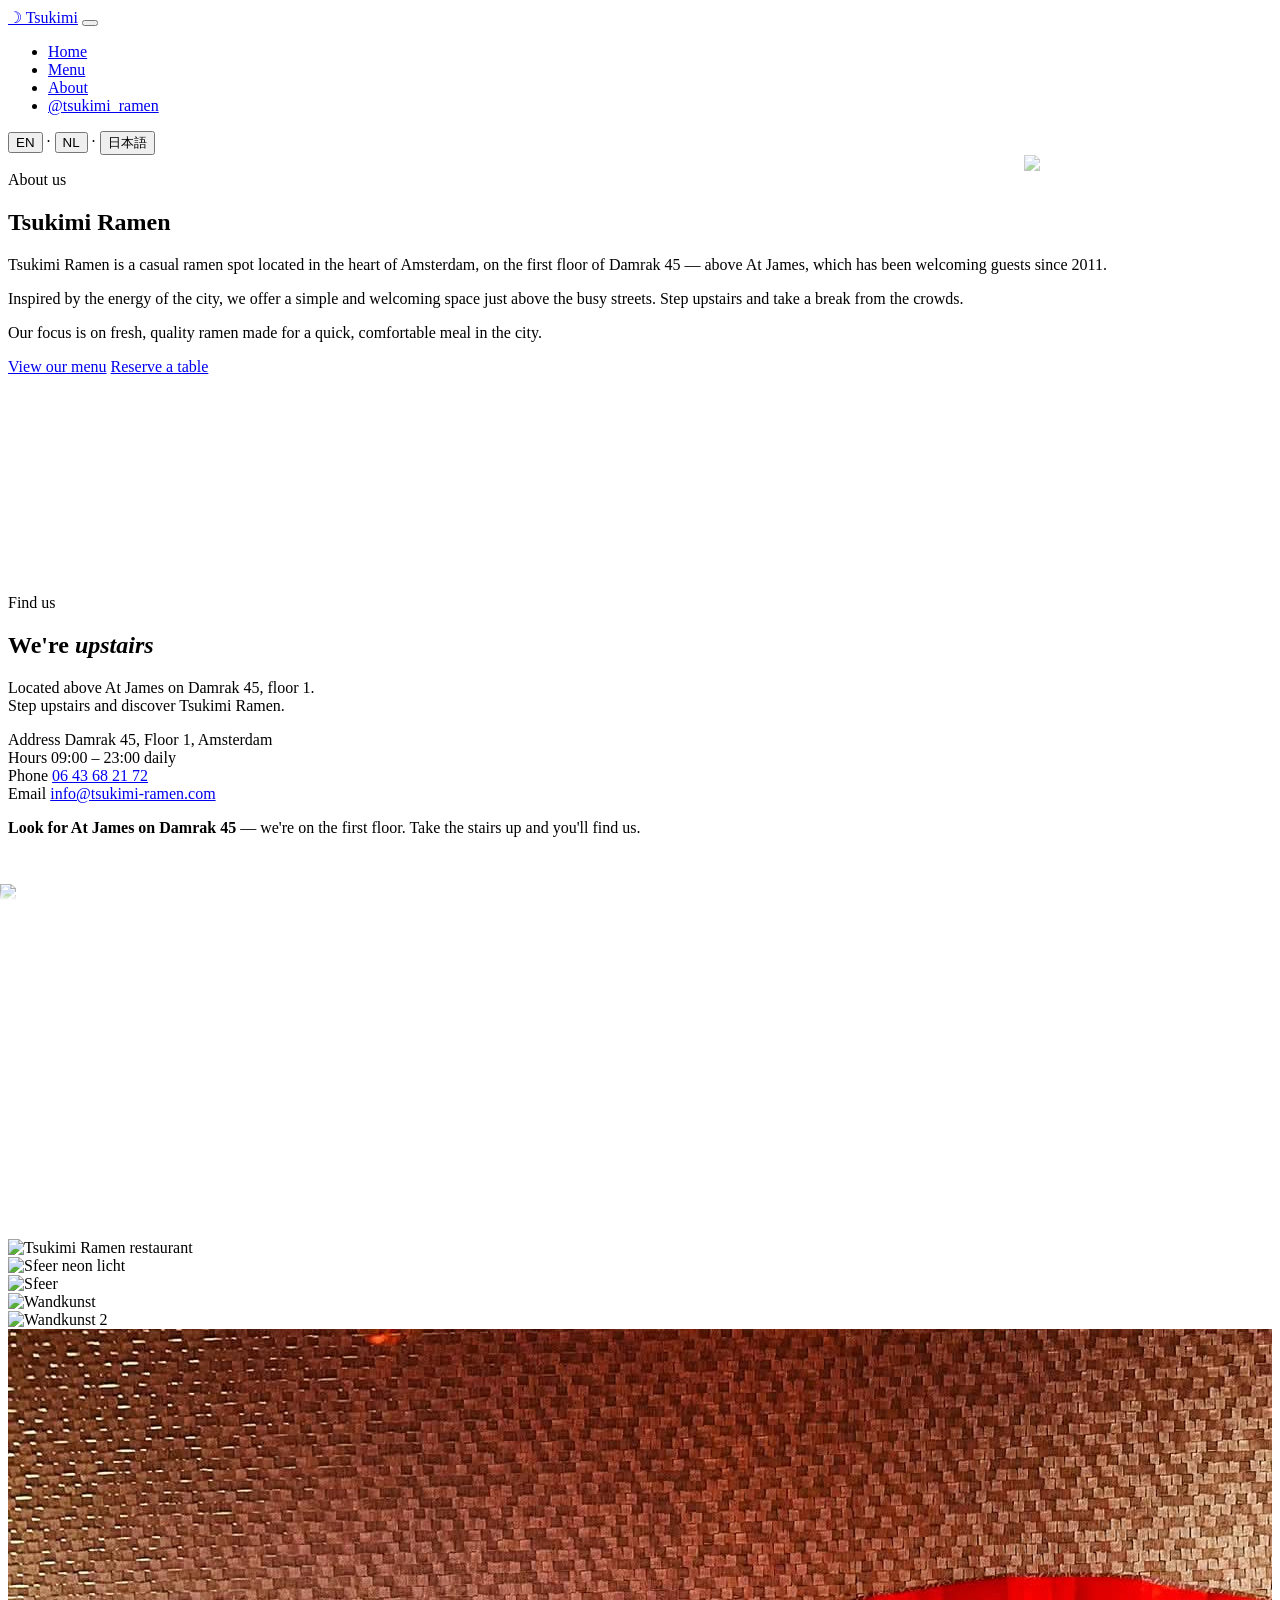
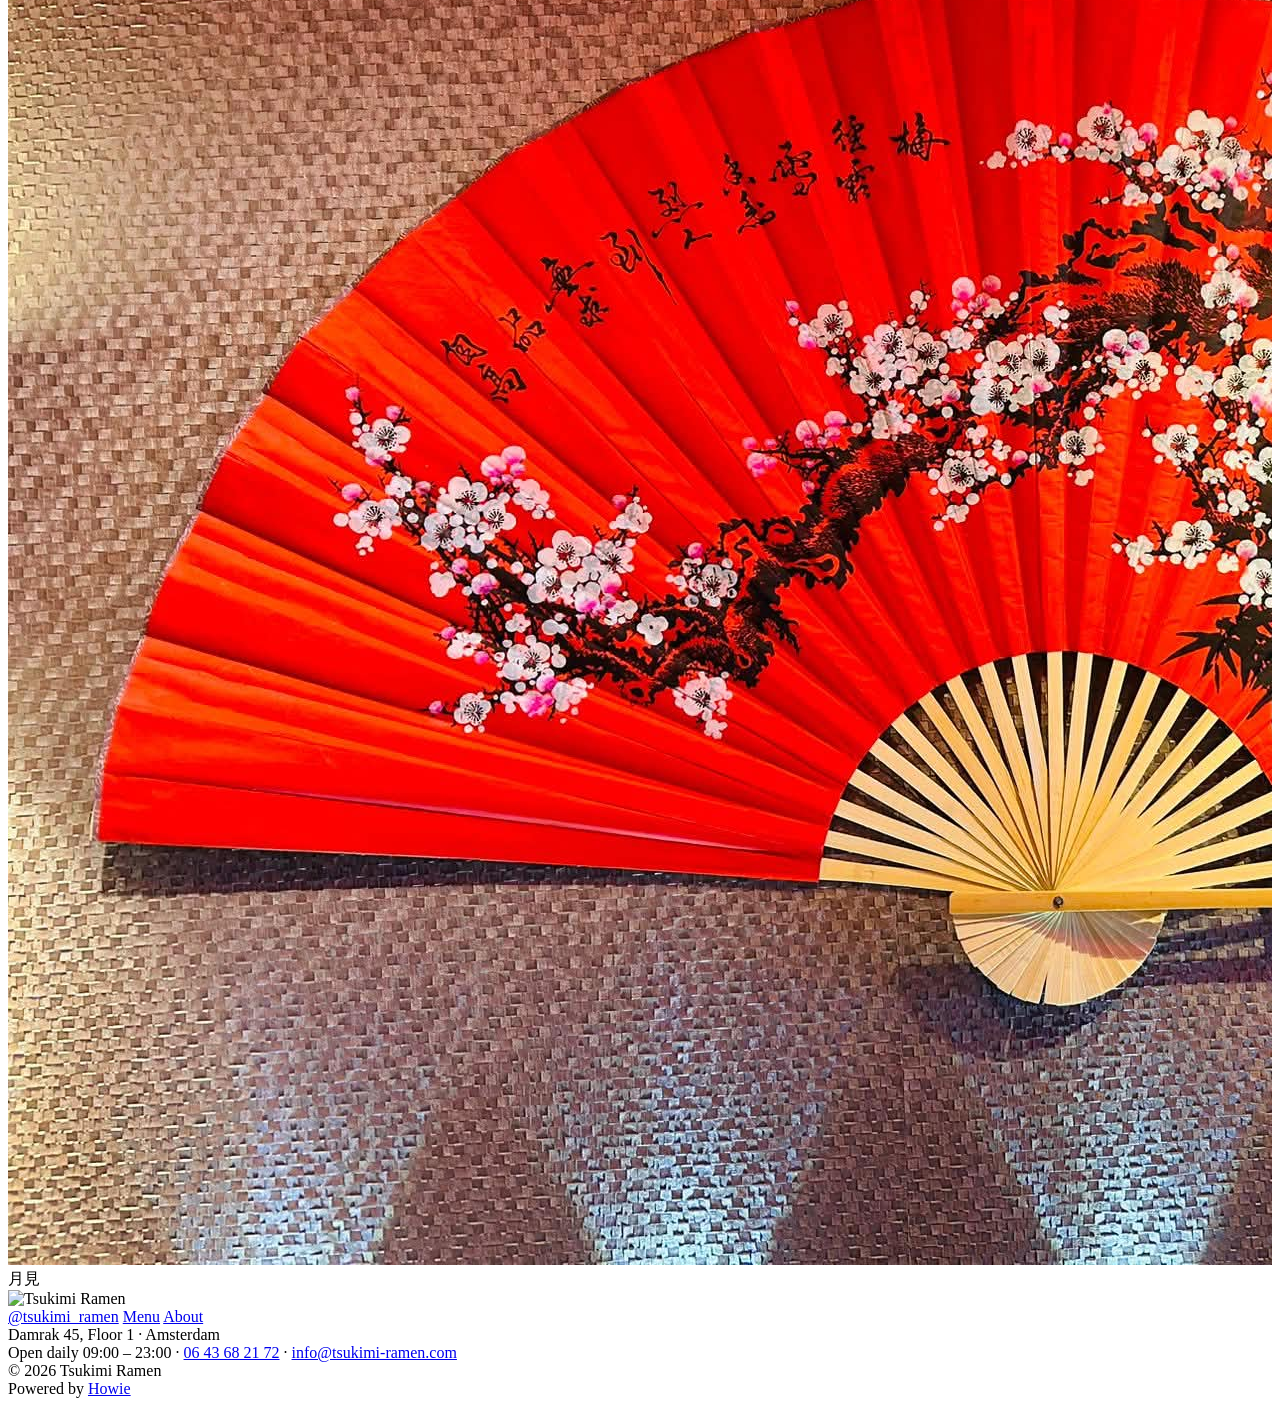
==== about.html @ 0c6b7773 "Add files via upload Main" ====
<!DOCTYPE html>
<html lang="en">
<head>
  <meta charset="UTF-8">
  <meta name="viewport" content="width=device-width, initial-scale=1.0">
  <title>About — Tsukimi Ramen | Japanese Ramen in Amsterdam Centrum</title>
  <meta name="description" content="Tsukimi Ramen is a cosy Japanese ramen restaurant on the first floor of Damrak 45, Amsterdam. Above At James, steps from Amsterdam Centraal. Open daily 09:00–23:00.">
  <meta name="keywords" content="Tsukimi Ramen over ons, ramen Amsterdam Centrum, Japans restaurant Damrak, ramen boven At James Amsterdam">
  <meta name="robots" content="index, follow">
  <link rel="canonical" href="https://tsukimi-ramen.com/about.html">

  <!-- Open Graph -->
  <meta property="og:type" content="website">
  <meta property="og:url" content="https://tsukimi-ramen.com/about.html">
  <meta property="og:title" content="About Tsukimi Ramen — Japanese Ramen in Amsterdam Centrum">
  <meta property="og:description" content="A cosy ramen spot on the first floor of Damrak 45, Amsterdam. Above At James, steps from Amsterdam Centraal.">
  <meta property="og:image" content="https://tsukimi-ramen.com/tsukimifotos/tsukimiramen-restaurant.jpg">
  <meta property="og:site_name" content="Tsukimi Ramen">

  <!-- Twitter Card -->
  <meta name="twitter:card" content="summary_large_image">
  <meta name="twitter:title" content="About Tsukimi Ramen — Amsterdam">
  <meta name="twitter:description" content="A cosy ramen spot on the first floor of Damrak 45, Amsterdam. Open daily 09:00–23:00.">
  <meta name="twitter:image" content="https://tsukimi-ramen.com/tsukimifotos/tsukimiramen-restaurant.jpg">

  <link rel="icon" href="images/logo.png" type="image/png">
  <link rel="stylesheet" href="css/style.css">
</head>
<body>

  <!-- NAV -->
  <nav class="site-nav">
    <a href="index.html" class="nav-logo"><span>☽</span> Tsukimi</a>
    <button class="hamburger" id="nav-toggle-btn" aria-label="Menu"><span class="bar"></span><span class="bar"></span><span class="bar"></span></button>
    <ul class="nav-links">
      <li><a href="index.html" data-i18n="nav.home">Home</a></li>
      <li><a href="menu.html" data-i18n="nav.menu">Menu</a></li>
      <li><a href="about.html" data-i18n="nav.about">About</a></li>
      <li><a href="https://www.instagram.com/tsukimi_ramen" target="_blank" rel="noopener" class="nav-instagram">@tsukimi_ramen</a></li>
    </ul>
    <div class="lang-switcher">
      <button data-lang="en">EN</button>
      <span class="lang-dot">·</span>
      <button data-lang="nl">NL</button>
      <span class="lang-dot">·</span>
      <button data-lang="ja">日本語</button>
    </div>
  </nav>

  <main>
    <section class="section about-section" style="position:relative;overflow:hidden;">

      <!-- Decoratieve elementen -->
      <img src="images/wolk2-nobg.png" aria-hidden="true" style="position:absolute;top:20px;left:-20px;width:30%;opacity:0.25;pointer-events:none;z-index:0;">
      <img src="images/wolk3-nobg.png" aria-hidden="true" style="position:absolute;top:30px;right:-20px;width:25%;opacity:0.25;transform:scaleX(-1);pointer-events:none;z-index:0;">
      <img src="images/japanese-elements-2-nobg.png" aria-hidden="true" style="position:absolute;right:-30px;top:0;width:22%;opacity:0.5;pointer-events:none;z-index:0;object-fit:none;object-position:right top;">
      <img src="images/wolk3-nobg.png" aria-hidden="true" style="position:absolute;bottom:20px;left:-10px;width:28%;opacity:0.15;pointer-events:none;z-index:0;">
      <img src="images/wolk2-nobg.png" aria-hidden="true" style="position:absolute;bottom:20px;right:-10px;width:32%;opacity:0.15;transform:scaleX(-1);pointer-events:none;z-index:0;">

      <div class="about-layout" style="position:relative;z-index:1;">
        <div class="about-inner">
          <p class="section-label" data-i18n="about.label">About us</p>
          <h1>Tsukimi Ramen</h1>
          <div class="about-body">
            <p data-i18n="about.p1">
              Tsukimi Ramen is a casual ramen spot located in the heart of Amsterdam,
              on the first floor of Damrak 45 — above At James, which has been
              welcoming guests since 2011.
            </p>
            <p data-i18n="about.p2">
              Inspired by the energy of the city, we offer a simple and welcoming space
              just above the busy streets. Step upstairs and take a break from the crowds.
            </p>
            <p data-i18n="about.p3">
              Our focus is on fresh, quality ramen made for a quick, comfortable meal
              in the city.
            </p>
          </div>
          <div class="about-ctas">
            <a href="menu.html" class="btn btn-outline" data-i18n="about.viewMenu">View our menu</a>
            <a href="https://guestplan.io/?i=e2191dab7299da471a5be8f6a9a50a528686c3e5" target="_blank" rel="noopener" class="btn btn-gold" data-i18n="about.reserve">Reserve a table</a>
          </div>
        </div>

        <div class="about-video-wrap">
          <video autoplay muted loop playsinline>
            <source src="tsukimifotos/Tsukimiramen.mp4" type="video/mp4">
          </video>
        </div>
      </div>

      <!-- FIND US -->
      <div class="about-location" style="padding: 3rem 0 2rem;">
        <div class="location-inner">
          <div class="location-text">
            <p class="section-label" data-i18n="location.label">Find us</p>
            <h2 data-i18n-html="location.heading">We're <em>upstairs</em></h2>
            <p class="location-desc" data-i18n-html="location.desc">
              Located above At James on Damrak 45, floor 1.<br>
              Step upstairs and discover Tsukimi Ramen.
            </p>
            <div class="location-details">
              <div class="location-item">
                <span class="location-key" data-i18n="location.addrKey">Address</span>
                <span data-i18n="location.addrVal">Damrak 45, Floor 1, Amsterdam</span>
              </div>
              <div class="location-item">
                <span class="location-key" data-i18n="location.hoursKey">Hours</span>
                <span data-i18n="location.hoursVal">09:00 – 23:00 daily</span>
              </div>
              <div class="location-item">
                <span class="location-key" data-i18n="location.phoneKey">Phone</span>
                <a href="tel:+31643682172">06 43 68 21 72</a>
              </div>
              <div class="location-item">
                <span class="location-key" data-i18n="location.emailKey">Email</span>
                <a href="mailto:info@tsukimi-ramen.com">info@tsukimi-ramen.com</a>
              </div>
            </div>
            <div class="location-note">
              <p data-i18n-html="location.note"><strong>Look for At James on Damrak 45</strong> — we're on the first floor. Take the stairs up and you'll find us.</p>
            </div>
          </div>
          <div class="location-map">
            <iframe
              src="https://www.google.com/maps/embed?pb=!1m18!1m12!1m3!1d2435.5534019849056!2d4.892776!3d52.376032!2m3!1f0!2f0!3f0!3m2!1i1024!2i768!4f13.1!3m3!1m2!1s0x47c609c3b1c80d31%3A0x3ad09050dbdd3e3a!2sDamrak%2045%2C%201012%20LK%20Amsterdam!5e0!3m2!1snl!2snl!4v1710850000000!5m2!1snl!2snl"
              width="100%" height="350" style="border:0;"
              allowfullscreen="" loading="lazy"
              referrerpolicy="no-referrer-when-downgrade">
            </iframe>
          </div>
        </div>
      </div>

      <!-- FOTO GALERIJ -->
      <div class="about-gallery">
        <div class="about-gallery-item">
          <img src="tsukimifotos/tsukimiramen-restaurant.jpg" alt="Tsukimi Ramen restaurant" loading="lazy">
        </div>
        <div class="about-gallery-item">
          <img src="tsukimifotos/tsukimiramen-sfeer neon licht.jpg" alt="Sfeer neon licht" loading="lazy">
        </div>
        <div class="about-gallery-item">
          <img src="tsukimifotos/tsukimiramen-sfeer-2.jpg" alt="Sfeer" loading="lazy">
        </div>
        <div class="about-gallery-item">
          <img src="tsukimifotos/tsukimi-wallart.jpg" alt="Wandkunst" loading="lazy">
        </div>
        <div class="about-gallery-item">
          <img src="tsukimifotos/tsukimi-ramen-wallart2.jpg" alt="Wandkunst 2" loading="lazy">
        </div>
        <div class="about-gallery-item">
          <img src="tsukimifotos/japanese-fan.jpg" alt="Japanse waaier" loading="lazy">
        </div>
      </div>
    </section>
  </main>

  <!-- FOOTER -->
  <footer class="site-footer">
    <div class="footer-bg-kanji" aria-hidden="true">月見</div>
    <div class="footer-moon" aria-hidden="true"></div>
    <div class="footer-logo"><img src="images/tsukimi_ramen_logo_transparant.png" alt="Tsukimi Ramen"></div>
    <div class="footer-links">
      <a href="https://www.instagram.com/tsukimi_ramen" target="_blank" rel="noopener">@tsukimi_ramen</a>
      <a href="menu.html" data-i18n="footer.menu">Menu</a>
      <a href="about.html" data-i18n="footer.about">About</a>
    </div>
    <div class="footer-info">
      Damrak 45, Floor 1 · Amsterdam<br>
      Open daily 09:00 – 23:00 · <a href="tel:+31643682172">06 43 68 21 72</a> · <a href="mailto:info@tsukimi-ramen.com">info@tsukimi-ramen.com</a>
    </div>
    <div class="footer-copy">© 2026 Tsukimi Ramen</div>
    <div class="footer-powered">Powered by <a href="https://nicknamee.github.io" target="_blank" rel="noopener">Howie</a></div>
    <img src="images/footer-dak.png" aria-hidden="true" style="position:absolute;bottom:0;left:0;width:100%;display:block;opacity:0.8;pointer-events:none;-webkit-mask-image:linear-gradient(to bottom, black 40%, transparent 100%);mask-image:linear-gradient(to bottom, black 40%, transparent 100%);">
  </footer>

  <script src="js/i18n.js"></script>
  <script>
    (function(g,s,t,p,l,n){
      g["_gstpln"]={};
      (l=s.createElement(t)),(n=s.getElementsByTagName(t)[0]);
      l.async=1;l.src=p;n.parentNode.insertBefore(l,n);
    })(window,document,"script","https://cdn.guestplan.com/widget.js");
    _gstpln.accessKey = "e2191dab7299da471a5be8f6a9a50a528686c3e5";
  </script>
</body>
</html>
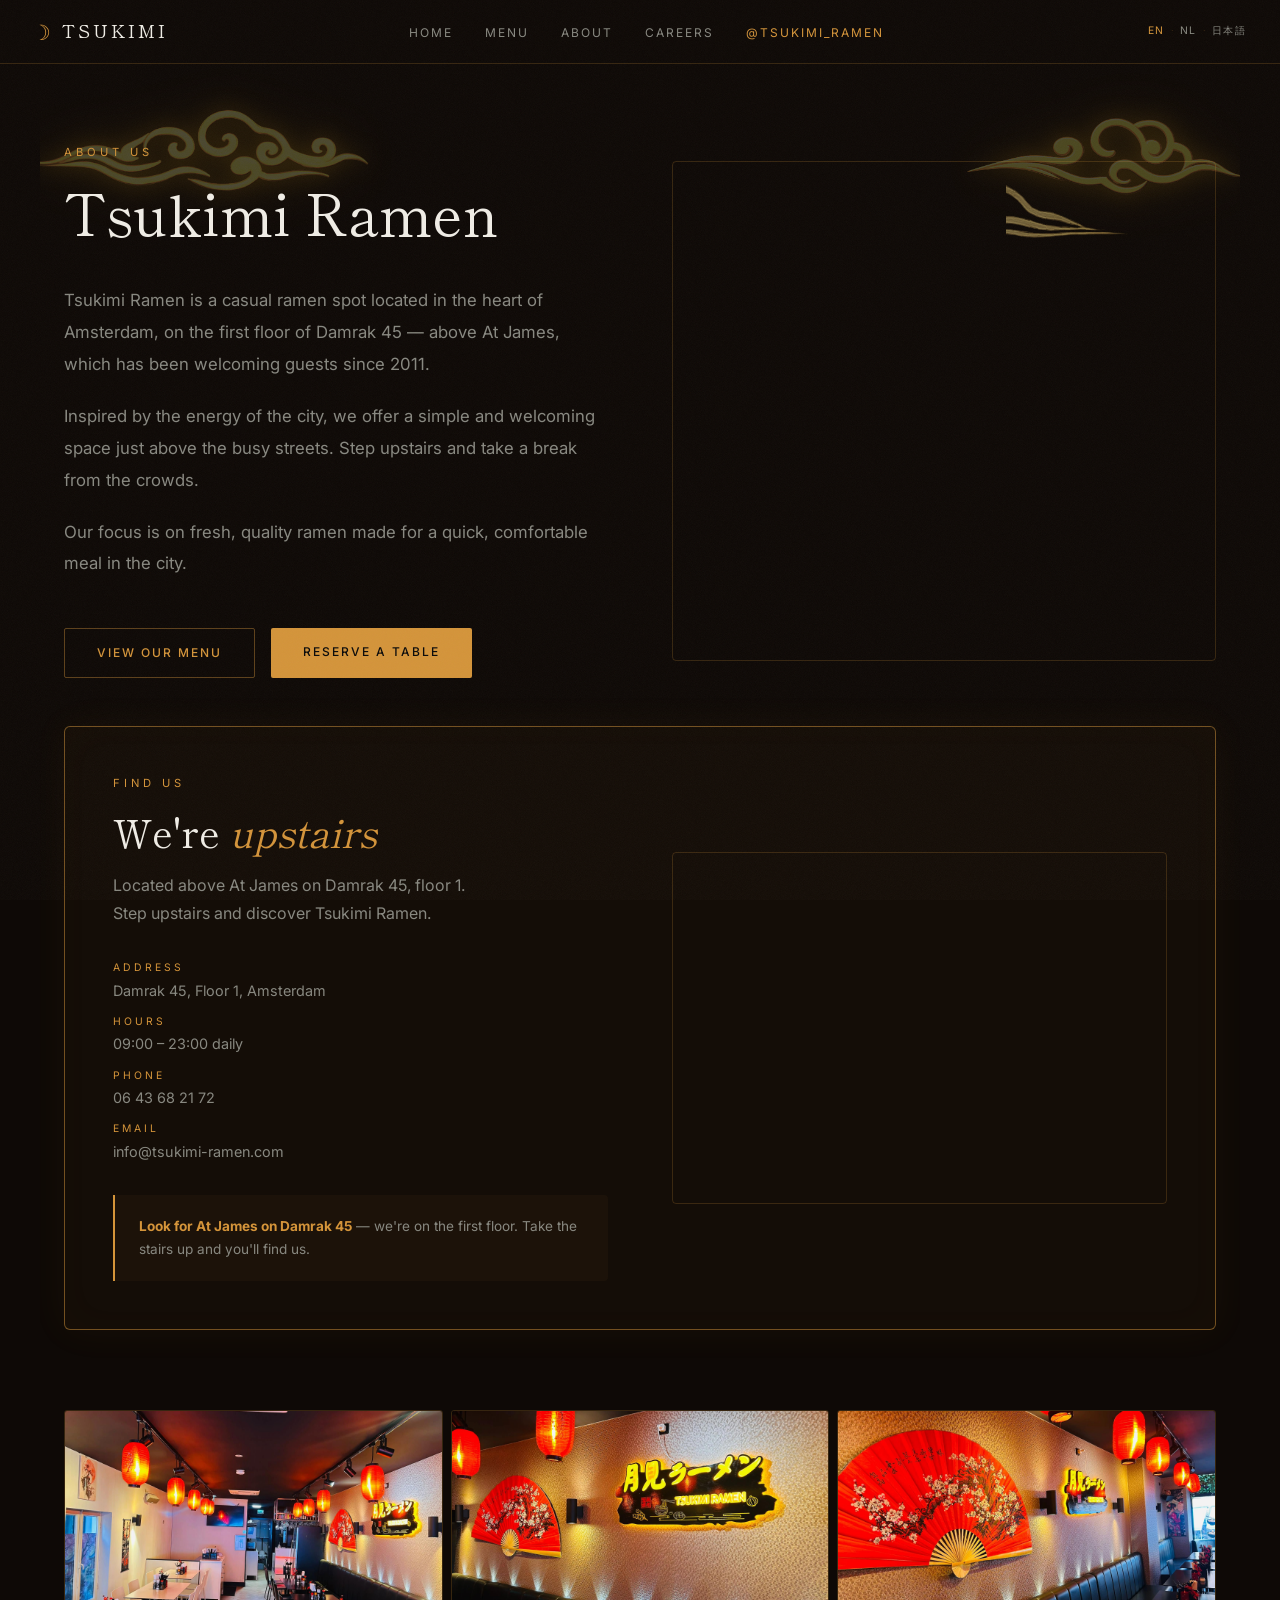
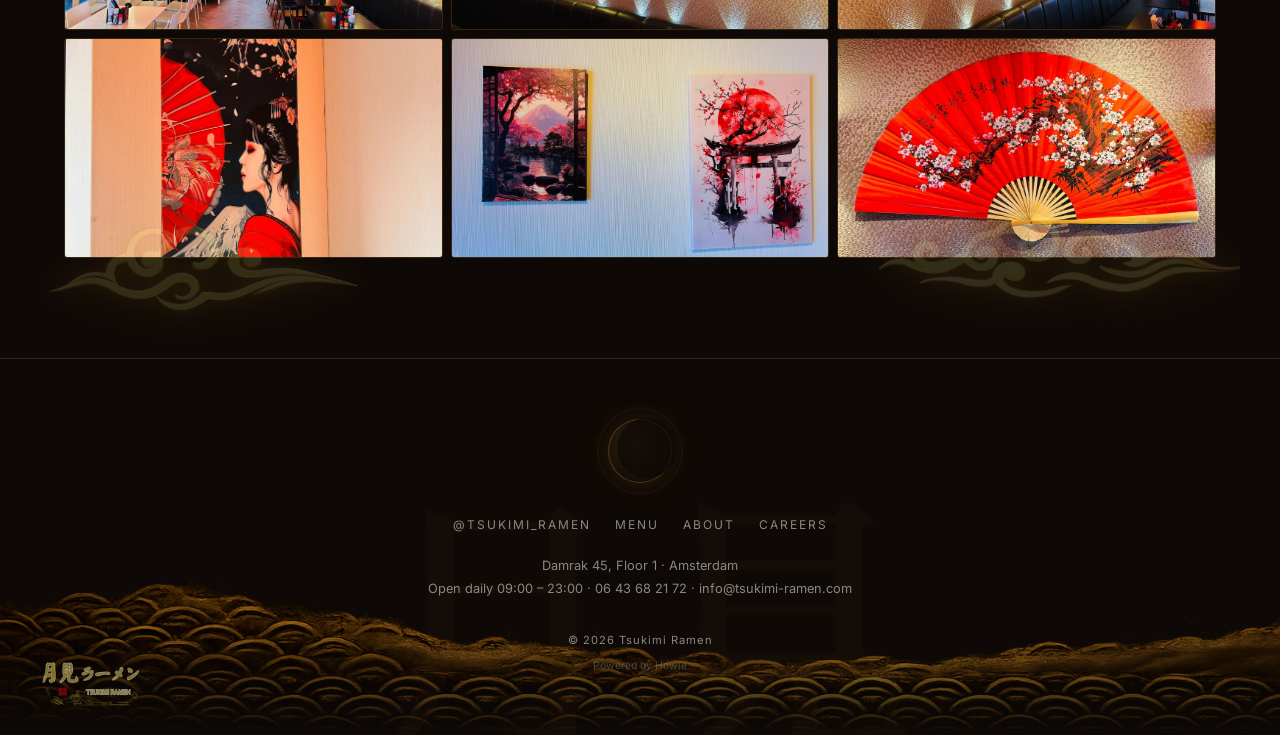
==== commit 6b931186: "Vacatures en .html weggehaald" ====
--- a/about.html
+++ b/about.html
@@ -30,12 +30,13 @@
 
   <!-- NAV -->
   <nav class="site-nav">
-    <a href="index.html" class="nav-logo"><span>☽</span> Tsukimi</a>
+    <a href="/" class="nav-logo"><span>☽</span> Tsukimi</a>
     <button class="hamburger" id="nav-toggle-btn" aria-label="Menu"><span class="bar"></span><span class="bar"></span><span class="bar"></span></button>
     <ul class="nav-links">
-      <li><a href="index.html" data-i18n="nav.home">Home</a></li>
-      <li><a href="menu.html" data-i18n="nav.menu">Menu</a></li>
-      <li><a href="about.html" data-i18n="nav.about">About</a></li>
+      <li><a href="/" data-i18n="nav.home">Home</a></li>
+      <li><a href="/menu" data-i18n="nav.menu">Menu</a></li>
+      <li><a href="/about" data-i18n="nav.about">About</a></li>
+      <li><a href="/careers" data-i18n="nav.careers">Vacatures</a></li>
       <li><a href="https://www.instagram.com/tsukimi_ramen" target="_blank" rel="noopener" class="nav-instagram">@tsukimi_ramen</a></li>
     </ul>
     <div class="lang-switcher">
@@ -77,7 +78,7 @@
             </p>
           </div>
           <div class="about-ctas">
-            <a href="menu.html" class="btn btn-outline" data-i18n="about.viewMenu">View our menu</a>
+            <a href="/menu" class="btn btn-outline" data-i18n="about.viewMenu">View our menu</a>
             <a href="https://guestplan.io/?i=e2191dab7299da471a5be8f6a9a50a528686c3e5" target="_blank" rel="noopener" class="btn btn-gold" data-i18n="about.reserve">Reserve a table</a>
           </div>
         </div>
@@ -163,8 +164,9 @@
     <div class="footer-logo"><img src="images/tsukimi_ramen_logo_transparant.png" alt="Tsukimi Ramen"></div>
     <div class="footer-links">
       <a href="https://www.instagram.com/tsukimi_ramen" target="_blank" rel="noopener">@tsukimi_ramen</a>
-      <a href="menu.html" data-i18n="footer.menu">Menu</a>
-      <a href="about.html" data-i18n="footer.about">About</a>
+      <a href="/menu" data-i18n="footer.menu">Menu</a>
+      <a href="/about" data-i18n="footer.about">About</a>
+      <a href="/careers" data-i18n="footer.careers">Vacatures</a>
     </div>
     <div class="footer-info">
       Damrak 45, Floor 1 · Amsterdam<br>
--- a/css/style.css
+++ b/css/style.css
@@ -0,0 +1,1657 @@
+/* =============================================
+   TSUKIMI RAMEN — style.css
+   ============================================= */
+
+/* --- Google Fonts import --- */
+@import url('https://fonts.googleapis.com/css2?family=Shippori+Mincho:wght@400;700&family=Inter:wght@400;500&display=swap');
+
+/* --- Design tokens --- */
+:root {
+  --bg:          #0e0906;
+  --surface:     #1a1208;
+  --surface-2:   #201810;
+  --gold:        #d4943a;
+  --gold-light:  #e8b86d;
+  --gold-dim:    rgba(212, 148, 58, 0.15);
+  --gold-border: rgba(212, 148, 58, 0.2);
+  --gold-glow:   rgba(212, 148, 58, 0.25);
+  --red:         #c94040;
+  --red-dim:     rgba(201, 64, 64, 0.15);
+  --red-border:  rgba(201, 64, 64, 0.35);
+  --text:        #f0ede6;
+  --muted:       #888880;
+  --font-head:   'Shippori Mincho', serif;
+  --font-body:   'Inter', sans-serif;
+}
+
+/* =============================================
+   GRAIN TEXTURE OVERLAY
+   ============================================= */
+body::after {
+  content: '';
+  position: fixed;
+  inset: 0;
+  z-index: 9999;
+  pointer-events: none;
+  opacity: 0.04;
+  background-image: url("data:image/svg+xml,%3Csvg viewBox='0 0 256 256' xmlns='http://www.w3.org/2000/svg'%3E%3Cfilter id='noise'%3E%3CfeTurbulence type='fractalNoise' baseFrequency='0.85' numOctaves='4' stitchTiles='stitch'/%3E%3C/filter%3E%3Crect width='100%25' height='100%25' filter='url(%23noise)'/%3E%3C/svg%3E");
+  background-size: 180px 180px;
+}
+
+/* --- Reset --- */
+*, *::before, *::after { box-sizing: border-box; margin: 0; padding: 0; }
+html { scroll-behavior: smooth; }
+body {
+  background: var(--bg);
+  color: var(--text);
+  font-family: var(--font-body);
+  font-size: 16px;
+  line-height: 1.6;
+  -webkit-font-smoothing: antialiased;
+}
+img { display: block; max-width: 100%; }
+a { color: inherit; text-decoration: none; }
+
+/* --- Typography --- */
+h1, h2, h3, h4 {
+  font-family: var(--font-head);
+  font-weight: 300;
+  line-height: 1.2;
+  color: var(--text);
+}
+h1 { font-size: clamp(2rem, 5vw, 3.5rem); }
+h2 { font-size: clamp(1.8rem, 3vw, 2.8rem); }
+h3 { font-size: 1.4rem; }
+
+/* Gold italic on em inside headings */
+h2 em, h3 em {
+  font-style: italic;
+  color: var(--gold);
+  -webkit-text-fill-color: var(--gold);
+}
+
+/* --- Buttons --- */
+.btn {
+  display: inline-block;
+  padding: 14px 32px;
+  font-family: var(--font-body);
+  font-size: 0.75rem;
+  font-weight: 500;
+  letter-spacing: 2px;
+  text-transform: uppercase;
+  cursor: pointer;
+  border: none;
+  transition: all 0.3s ease;
+  border-radius: 2px;
+}
+.btn-gold {
+  background: var(--gold);
+  color: #0a0a0a;
+}
+.btn-gold:hover {
+  background: var(--gold-light);
+  transform: translateY(-2px);
+  box-shadow: 0 8px 32px var(--gold-glow);
+}
+.btn-outline {
+  background: transparent;
+  color: var(--gold);
+  border: 1px solid rgba(212, 148, 58, 0.4);
+}
+.btn-outline:hover {
+  border-color: var(--gold);
+  background: rgba(212, 148, 58, 0.06);
+  transform: translateY(-2px);
+}
+.btn-red {
+  background: var(--gold);
+  color: #1a1207;
+}
+.btn-red:hover {
+  background: #c8a84b;
+  transform: translateY(-2px);
+  box-shadow: 0 8px 32px rgba(200, 168, 75, 0.4);
+}
+
+/* --- Scroll reveal animations --- */
+.reveal {
+  opacity: 0;
+  transform: translateY(40px);
+  transition: opacity 0.8s cubic-bezier(0.25, 0.46, 0.45, 0.94),
+              transform 0.8s cubic-bezier(0.25, 0.46, 0.45, 0.94);
+}
+.reveal.visible {
+  opacity: 1;
+  transform: translateY(0);
+}
+.reveal-delay-1 { transition-delay: 0.1s; }
+.reveal-delay-2 { transition-delay: 0.2s; }
+.reveal-delay-3 { transition-delay: 0.3s; }
+
+@keyframes fadeUp {
+  from { opacity: 0; transform: translateY(30px); }
+  to   { opacity: 1; transform: translateY(0); }
+}
+
+/* --- Section base --- */
+.section {
+  padding: 100px 24px;
+  max-width: 1200px;
+  margin: 0 auto;
+}
+.section-full {
+  padding: 100px 24px;
+}
+.section-center {
+  text-align: center;
+  max-width: 640px;
+  margin: 0 auto;
+  padding: 100px 24px;
+}
+.section-label {
+  font-family: var(--font-body);
+  font-size: 0.7rem;
+  letter-spacing: 4px;
+  text-transform: uppercase;
+  color: var(--gold);
+  margin-bottom: 16px;
+}
+
+/* =============================================
+   NAVIGATION
+   ============================================= */
+.site-nav {
+  position: fixed;
+  top: 0; left: 0; right: 0;
+  z-index: 100;
+  background: var(--bg);
+  border-bottom: 1px solid var(--gold-border);
+  display: flex;
+  align-items: center;
+  justify-content: space-between;
+  padding: 0 32px;
+  height: 64px;
+}
+
+.nav-logo {
+  font-family: var(--font-head);
+  font-size: 1.1rem;
+  letter-spacing: 3px;
+  text-transform: uppercase;
+  color: var(--text);
+  display: flex;
+  align-items: center;
+  gap: 8px;
+}
+.nav-logo span { color: var(--gold); font-size: 1.3rem; }
+
+.nav-links {
+  display: flex;
+  align-items: center;
+  gap: 32px;
+  list-style: none;
+}
+.nav-links a {
+  font-size: 0.75rem;
+  letter-spacing: 2px;
+  text-transform: uppercase;
+  color: var(--muted);
+  transition: color 0.3s;
+  position: relative;
+}
+.nav-links a::after {
+  content: '';
+  position: absolute;
+  bottom: -4px;
+  left: 0;
+  width: 0;
+  height: 1px;
+  background: var(--gold);
+  transition: width 0.3s;
+}
+.nav-links a:hover { color: var(--text); }
+.nav-links a:hover::after { width: 100%; }
+.nav-links .nav-reserve {
+  color: #0e0906;
+  background: var(--gold);
+  padding: 8px 20px;
+  border-radius: 2px;
+  font-weight: 500;
+}
+.nav-links .nav-reserve::after { display: none; }
+.nav-links .nav-reserve:hover {
+  background: var(--gold-light);
+  color: #0e0906;
+}
+.nav-links .nav-instagram { color: var(--gold); }
+.nav-links .nav-instagram:hover { color: var(--gold-light); }
+
+/* --- Language switcher --- */
+.lang-switcher {
+  display: flex;
+  align-items: center;
+  gap: 4px;
+  margin-left: 20px;
+}
+.lang-switcher button {
+  background: none;
+  border: none;
+  cursor: pointer;
+  font-family: var(--font-body);
+  font-size: 0.65rem;
+  letter-spacing: 1.5px;
+  text-transform: uppercase;
+  color: var(--muted);
+  padding: 4px 2px;
+  transition: color 0.3s;
+  line-height: 1;
+}
+.lang-switcher button:hover { color: var(--text); }
+.lang-switcher button.active { color: var(--gold); }
+.lang-dot {
+  color: var(--gold-border);
+  font-size: 0.55rem;
+  line-height: 1;
+  user-select: none;
+}
+
+/* Hamburger button */
+.hamburger {
+  display: none;
+  background: none;
+  border: none;
+  cursor: pointer;
+  padding: 6px 4px;
+  flex-direction: column;
+  justify-content: center;
+  align-items: center;
+  gap: 5px;
+  width: 32px;
+  height: 32px;
+}
+.hamburger .bar {
+  display: block;
+  width: 22px;
+  height: 1.5px;
+  background: var(--text);
+  border-radius: 2px;
+  transition: transform 0.6s ease, opacity 0.4s ease, background 0.4s ease;
+  transform-origin: center;
+}
+.site-nav.nav-open .hamburger .bar { background: var(--gold); }
+.site-nav.nav-open .hamburger .bar:nth-child(1) { transform: translateY(6.5px) rotate(45deg); }
+.site-nav.nav-open .hamburger .bar:nth-child(2) { opacity: 0; transform: scaleX(0); }
+.site-nav.nav-open .hamburger .bar:nth-child(3) { transform: translateY(-6.5px) rotate(-45deg); }
+
+/* --- Page offset for fixed nav --- */
+body { padding-top: 64px; }
+
+/* =============================================
+   CLOUD GLOW EFFECT
+   ============================================= */
+img[src*="wolk"] {
+  filter: sepia(1) saturate(3) hue-rotate(-10deg) brightness(1.1)
+          drop-shadow(0 0 10px rgba(180,130,20,0.9))
+          drop-shadow(0 0 25px rgba(180,130,20,0.5));
+}
+
+/* =============================================
+   FOOTER
+   ============================================= */
+.site-footer {
+  background: var(--bg);
+  border-top: 1px solid var(--gold-border);
+  padding: 60px 24px;
+  text-align: center;
+  position: relative;
+  overflow: hidden;
+}
+
+.footer-bg-kanji {
+  position: absolute;
+  bottom: -20px;
+  left: 50%;
+  transform: translateX(-50%);
+  font-family: var(--font-head);
+  font-size: clamp(160px, 22vw, 300px);
+  font-weight: 600;
+  color: var(--gold);
+  opacity: 0.03;
+  pointer-events: none;
+  user-select: none;
+  white-space: nowrap;
+  line-height: 1;
+}
+
+/* Decorative moon */
+.footer-moon {
+  width: 64px;
+  height: 64px;
+  border-radius: 50%;
+  background: radial-gradient(circle at 38% 38%,
+    rgba(212, 148, 58, 0.18) 0%,
+    rgba(212, 148, 58, 0.06) 50%,
+    transparent 100%
+  );
+  border: 1px solid rgba(212, 148, 58, 0.3);
+  margin: 0 auto 32px;
+  position: relative;
+  z-index: 1;
+  box-shadow:
+    0 0 24px rgba(212, 148, 58, 0.12),
+    0 0 60px rgba(212, 148, 58, 0.06);
+  animation: moon-breathe 6s ease-in-out infinite;
+}
+.footer-moon::before {
+  content: '';
+  position: absolute;
+  top: -2px; left: 8px;
+  width: 60px;
+  height: 60px;
+  border-radius: 50%;
+  background: var(--bg);
+  opacity: 0.75;
+}
+.footer-moon::after {
+  content: '';
+  position: absolute;
+  inset: -12px;
+  border-radius: 50%;
+  border: 1px solid rgba(212, 148, 58, 0.08);
+}
+@keyframes moon-breathe {
+  0%, 100% { box-shadow: 0 0 24px rgba(212,148,58,0.12), 0 0 60px rgba(212,148,58,0.06); }
+  50%       { box-shadow: 0 0 36px rgba(212,148,58,0.2),  0 0 80px rgba(212,148,58,0.10); }
+}
+
+.footer-logo {
+  position: absolute;
+  bottom: 0;
+  left: 24px;
+  z-index: 1;
+  opacity: 0.6;
+}
+.footer-logo img {
+  height: 100px;
+  width: auto;
+}
+
+@media (max-width: 600px) {
+  .footer-logo { display: none; }
+}
+
+.footer-links {
+  display: flex;
+  justify-content: center;
+  align-items: center;
+  gap: 24px;
+  margin-bottom: 20px;
+  flex-wrap: wrap;
+  position: relative;
+  z-index: 1;
+}
+.footer-links a {
+  font-size: 0.75rem;
+  letter-spacing: 2px;
+  text-transform: uppercase;
+  color: var(--muted);
+  transition: color 0.2s;
+}
+.footer-links a:hover { color: var(--gold); }
+
+.footer-insta {
+  display: inline-flex;
+  align-items: center;
+  gap: 6px;
+  font-size: 0.78rem;
+  letter-spacing: 1px;
+  color: var(--gold);
+  border: 1px solid var(--gold-border);
+  border-radius: 20px;
+  padding: 6px 14px;
+  transition: background 0.2s, color 0.2s;
+  text-transform: none;
+  letter-spacing: 0;
+}
+.footer-insta:hover {
+  background: var(--gold-dim);
+  color: var(--gold-light);
+}
+
+.footer-info {
+  font-size: 0.8rem;
+  color: var(--muted);
+  line-height: 1.8;
+  position: relative;
+  z-index: 1;
+}
+.footer-info a { color: var(--muted); transition: color 0.2s; }
+.footer-info a:hover { color: var(--gold); }
+
+.footer-copy {
+  margin-top: 32px;
+  font-size: 0.7rem;
+  color: var(--muted);
+  letter-spacing: 1px;
+  position: relative;
+  z-index: 1;
+}
+.footer-powered {
+  margin-top: 8px;
+  font-size: 0.65rem;
+  color: rgba(136, 136, 128, 0.45);
+  position: relative;
+  z-index: 1;
+}
+.footer-powered a {
+  color: rgba(136, 136, 128, 0.45);
+  transition: color 0.2s;
+}
+.footer-powered a:hover { color: var(--gold); }
+
+/* =============================================
+   HERO
+   ============================================= */
+.hero {
+  position: relative;
+  height: 88vh;
+  min-height: 560px;
+  display: grid;
+  grid-template-columns: 1fr 1fr;
+  overflow: hidden;
+}
+
+/* Photo side */
+.hero-photo {
+  position: relative;
+  overflow: hidden;
+}
+.hero-photo-img {
+  width: 100%;
+  height: 100%;
+  object-fit: cover;
+  object-position: center 30%;
+  display: block;
+}
+.hero-slideshow {
+  position: relative;
+}
+.hero-slideshow .slide {
+  position: absolute;
+  inset: 0;
+  opacity: 0;
+  transition: opacity 1.2s ease-in-out;
+}
+.hero-slideshow .slide:first-child {
+  position: relative;
+}
+.hero-slideshow .slide.active {
+  opacity: 1;
+}
+.hero-photo::after {
+  content: '';
+  position: absolute;
+  inset: 0;
+  background: linear-gradient(to right, rgba(14,9,6,0.05) 40%, var(--bg) 100%);
+}
+
+/* Content side */
+.hero-content {
+  display: flex;
+  flex-direction: column;
+  justify-content: center;
+  gap: 14px;
+  padding: 48px 56px 48px 44px;
+  position: relative;
+  z-index: 1;
+  overflow: visible;
+}
+.hero-logo {
+  width: min(360px, 90%);
+  height: auto;
+  margin-top: -20px;
+  margin-bottom: -12px;
+}
+.hero-tagline {
+  font-family: var(--font-head);
+  font-size: clamp(1.5rem, 2.2vw, 2.2rem);
+  font-weight: 400;
+  font-style: italic;
+  color: var(--text);
+  line-height: 1.3;
+}
+.hero-sub {
+  font-size: 0.9rem;
+  color: var(--muted);
+  line-height: 1.7;
+  max-width: 340px;
+}
+.hero-divider {
+  width: 48px;
+  height: 1px;
+  background: var(--gold);
+  opacity: 0.5;
+}
+.hero-address {
+  font-size: 0.72rem;
+  letter-spacing: 3px;
+  text-transform: uppercase;
+  color: var(--gold);
+  line-height: 2;
+}
+.hero-ctas {
+  display: flex;
+  flex-direction: row;
+  gap: 12px;
+  align-items: center;
+  flex-wrap: wrap;
+}
+.hero-ctas .btn {
+  text-align: center;
+  padding: 14px 28px;
+}
+.hero-hours {
+  font-size: 0.7rem;
+  letter-spacing: 2px;
+  text-transform: uppercase;
+  color: var(--muted);
+  line-height: 1;
+}
+
+/* Scroll arrow */
+.hero-arrow {
+  position: absolute;
+  bottom: 24px;
+  left: 50%;
+  transform: translateX(-50%);
+  z-index: 2;
+  display: flex;
+  flex-direction: column;
+  align-items: center;
+  gap: 4px;
+  animation: arrow-bounce 1.8s ease-in-out infinite;
+}
+.hero-arrow::before {
+  content: '';
+  display: block;
+  width: 1px;
+  height: 28px;
+  background: linear-gradient(to bottom, transparent, var(--gold));
+}
+.hero-arrow::after {
+  content: '↓';
+  font-size: 1.3rem;
+  color: var(--gold);
+  line-height: 1;
+}
+@keyframes arrow-bounce {
+  0%, 100% { transform: translateX(-50%) translateY(0);   opacity: 0.7; }
+  50%       { transform: translateX(-50%) translateY(6px); opacity: 1; }
+}
+
+/* =============================================
+   SVG DIVIDERS
+   ============================================= */
+.svg-divider {
+  width: 100%;
+  overflow: hidden;
+  display: block;
+  line-height: 0;
+  padding: 0;
+  margin: 0;
+}
+.reserve-cta-clouds {
+  margin-top: 60px;
+}
+.reserve-cta-ramen {
+  position: absolute;
+  right: 4%;
+  bottom: 0;
+  height: 85%;
+  width: auto;
+  pointer-events: none;
+  filter: brightness(0) invert(1);
+  opacity: 0.06;
+}
+.svg-divider svg {
+  display: block;
+  width: 100%;
+  height: auto;
+}
+
+/* =============================================
+   CONCEPT
+   ============================================= */
+.concept {
+  border-top: 1px solid var(--gold-border);
+  border-bottom: 1px solid var(--gold-border);
+  position: relative;
+}
+.concept-kanji {
+  position: absolute;
+  font-family: var(--font-head);
+  font-size: clamp(200px, 28vw, 380px);
+  color: rgba(212, 148, 58, 0.035);
+  pointer-events: none;
+  user-select: none;
+  line-height: 1;
+  top: 50%;
+  left: 50%;
+  transform: translate(-50%, -50%);
+  z-index: 0;
+}
+.concept > *:not(.concept-kanji) {
+  position: relative;
+  z-index: 1;
+}
+.concept-text {
+  font-size: 1.15rem;
+  color: var(--muted);
+  line-height: 1.9;
+  margin-top: 16px;
+}
+.concept-text::first-letter {
+  font-family: var(--font-head);
+  font-size: 3.2rem;
+  float: left;
+  line-height: 1;
+  margin-right: 8px;
+  margin-top: 4px;
+  color: var(--gold);
+  font-weight: 600;
+}
+
+/* =============================================
+   MENU PREVIEW
+   ============================================= */
+.menu-preview-header {
+  margin-bottom: 48px;
+}
+.menu-preview-grid {
+  display: grid;
+  grid-template-columns: repeat(3, 1fr);
+  gap: 24px;
+}
+.preview-card {
+  background: var(--surface-2);
+  border: 1px solid rgba(212, 148, 58, 0.06);
+  overflow: hidden;
+  position: relative;
+  transition: transform 0.2s ease-out, border-color 0.4s, box-shadow 0.4s;
+  will-change: transform;
+}
+.preview-card:hover {
+  border-color: rgba(212, 148, 58, 0.2);
+  box-shadow: 0 16px 48px rgba(0,0,0,0.4), 0 0 0 1px rgba(212,148,58,0.1);
+}
+
+.preview-card-img {
+  width: 100%;
+  aspect-ratio: 4 / 4;
+  background: var(--surface);
+  background-repeat: no-repeat;
+  background-position: center;
+  background-size: 95%;
+  transition: background-size 0.5s ease;
+}
+.preview-card:hover .preview-card-img { background-size: 100%; }
+
+.preview-card-jp {
+  font-size: 0.65rem;
+  color: var(--gold);
+  letter-spacing: 3px;
+  margin-bottom: 6px;
+  text-transform: uppercase;
+  opacity: 0.7;
+}
+.preview-card-body {
+  padding: 20px;
+}
+.preview-card-body h3 {
+  font-size: 1.2rem;
+  margin-bottom: 8px;
+}
+.preview-card-body p {
+  font-size: 0.85rem;
+  color: var(--muted);
+  line-height: 1.6;
+  margin-bottom: 12px;
+}
+.preview-price {
+  font-family: var(--font-body);
+  font-weight: 500;
+  font-size: 0.9rem;
+  color: var(--gold);
+  letter-spacing: 1px;
+}
+.menu-preview-cta {
+  margin-top: 48px;
+}
+
+/* ── SOCIAL FOLLOW ── */
+.social-follow h2 {
+  margin-bottom: 40px;
+}
+.social-cards {
+  display: flex;
+  gap: 16px;
+  justify-content: center;
+  flex-wrap: wrap;
+}
+.social-card {
+  display: flex;
+  align-items: center;
+  gap: 16px;
+  background: var(--surface);
+  border: 1px solid var(--gold-border);
+  padding: 20px 32px;
+  border-radius: 3px;
+  text-decoration: none;
+  transition: border-color 0.3s, box-shadow 0.3s;
+  min-width: 220px;
+}
+.social-card:hover {
+  border-color: var(--gold);
+  box-shadow: 0 8px 32px rgba(0,0,0,0.3);
+}
+.social-icon {
+  width: 28px;
+  height: 28px;
+  color: var(--gold);
+  flex-shrink: 0;
+}
+.social-platform {
+  font-family: var(--font-body);
+  font-size: 0.85rem;
+  font-weight: 500;
+  color: var(--text);
+  margin-bottom: 2px;
+}
+.social-handle {
+  font-size: 0.75rem;
+  color: var(--muted);
+}
+
+/* Hanko stamp badge */
+.hanko {
+  position: absolute;
+  top: 12px;
+  right: 12px;
+  z-index: 3;
+  background: var(--red-dim);
+  border: 1px solid var(--red-border);
+  color: var(--red);
+  font-size: 0.6rem;
+  letter-spacing: 2px;
+  text-transform: uppercase;
+  padding: 3px 10px;
+  border-radius: 2px;
+  font-family: var(--font-body);
+  font-weight: 500;
+}
+
+/* =============================================
+   PHOTO STRIP
+   ============================================= */
+.photo-strip {
+  position: relative;
+  width: 100%;
+  height: 500px;
+  overflow: hidden;
+}
+.photo-strip img {
+  width: 100%;
+  height: 100%;
+  object-fit: cover;
+  object-position: center;
+  display: block;
+}
+.photo-strip-overlay {
+  position: absolute;
+  inset: 0;
+  background: linear-gradient(
+    to right,
+    rgba(14, 9, 6, 0.85) 0%,
+    rgba(14, 9, 6, 0.4) 50%,
+    rgba(14, 9, 6, 0.2) 100%
+  );
+  z-index: 1;
+}
+.photo-strip-text {
+  position: absolute;
+  bottom: 60px;
+  left: 80px;
+  z-index: 2;
+}
+.photo-strip-text h2 {
+  font-size: clamp(2.5rem, 5vw, 4rem);
+  margin-top: 8px;
+}
+
+/* =============================================
+   RESERVE CTA
+   ============================================= */
+.reserve-cta {
+  background: linear-gradient(135deg, var(--surface-2), rgba(212,148,58,0.04));
+  border-top: 1px solid var(--gold-border);
+  border-bottom: 1px solid var(--gold-border);
+  text-align: center;
+  position: relative;
+  overflow: hidden;
+}
+.reserve-cta::before {
+  content: '';
+  position: absolute;
+  top: -60px; right: -60px;
+  width: 250px; height: 250px;
+  border-radius: 50%;
+  background: radial-gradient(circle, rgba(212,148,58,0.06), transparent 70%);
+  pointer-events: none;
+}
+.reserve-cta-inner {
+  max-width: 600px;
+  margin: 0 auto;
+}
+.reserve-cta h2 {
+  color: var(--text);
+  margin-bottom: 16px;
+}
+.reserve-sub {
+  color: var(--muted);
+  margin-bottom: 32px;
+  font-size: 1rem;
+}
+.reserve-note {
+  margin-top: 16px;
+  font-size: 0.75rem;
+  color: var(--muted);
+  font-style: italic;
+}
+
+/* =============================================
+   LOCATION
+   ============================================= */
+.location-inner {
+  display: grid;
+  grid-template-columns: 1fr 1fr;
+  gap: 64px;
+  align-items: center;
+  border: 1px solid rgba(212, 148, 58, 0.5);
+  border-radius: 6px;
+  padding: 48px;
+  background: rgba(212, 148, 58, 0.03);
+  box-shadow: 0 0 40px rgba(212, 148, 58, 0.05), inset 0 0 40px rgba(212, 148, 58, 0.02);
+}
+.location-desc {
+  color: var(--muted);
+  margin: 16px 0 32px;
+  line-height: 1.8;
+}
+.location-details {
+  display: flex;
+  flex-direction: column;
+  gap: 12px;
+}
+.location-item {
+  display: flex;
+  flex-direction: column;
+  gap: 2px;
+}
+.location-key {
+  font-size: 0.65rem;
+  letter-spacing: 3px;
+  text-transform: uppercase;
+  color: var(--gold);
+}
+.location-item span:not(.location-key),
+.location-item a {
+  font-size: 0.9rem;
+  color: var(--muted);
+}
+.location-item a:hover { color: var(--gold); }
+/* Upstairs note */
+.location-note {
+  margin-top: 32px;
+  padding: 20px 24px;
+  background: rgba(212, 148, 58, 0.04);
+  border-left: 2px solid var(--gold);
+  border-radius: 0 4px 4px 0;
+}
+.location-note p {
+  font-size: 0.85rem;
+  color: var(--muted);
+  line-height: 1.7;
+}
+.location-note strong { color: var(--gold); }
+
+.location-map {
+  border-radius: 4px;
+  overflow: hidden;
+  border: 1px solid var(--gold-border);
+}
+.location-map iframe {
+  display: block;
+  width: 100%;
+  filter: grayscale(0.8) contrast(1.1);
+  opacity: 0.8;
+  transition: all 0.5s;
+}
+.location-map:hover iframe {
+  filter: grayscale(0.3);
+  opacity: 1;
+}
+
+/* =============================================
+   MENU PAGE
+   ============================================= */
+.menu-page-header {
+  padding-top: 80px;
+  padding-bottom: 40px;
+  border-bottom: 1px solid var(--gold-border);
+}
+.menu-page-header h1 {
+  font-size: clamp(3rem, 6vw, 5rem);
+  font-weight: 600;
+  font-style: italic;
+  letter-spacing: -1px;
+}
+.menu-page-subtitle {
+  margin-top: 12px;
+  font-size: 1rem;
+  color: var(--muted);
+  font-style: italic;
+}
+.menu-category { border-bottom: 1px solid rgba(255,255,255,0.06); }
+.menu-cat-title {
+  display: flex;
+  align-items: baseline;
+  gap: 20px;
+  font-size: clamp(2.8rem, 5vw, 4rem);
+  font-weight: 700;
+  font-style: normal;
+  margin-bottom: 36px;
+  padding-bottom: 16px;
+  color: var(--text);
+  border-bottom: 2px solid var(--gold);
+  letter-spacing: 0;
+}
+.menu-cat-title span:last-child {
+  font-size: 0.7rem;
+  letter-spacing: 4px;
+  color: rgba(212,148,58,0.6);
+  text-transform: uppercase;
+  font-weight: 400;
+}
+
+/* Ramen cards grid */
+.ramen-grid {
+  display: grid;
+  grid-template-columns: repeat(2, 1fr);
+  gap: 32px;
+}
+.ramen-card {
+  background: var(--surface);
+  border: 1px solid rgba(212, 148, 58, 0.08);
+  display: flex;
+  flex-direction: column;
+  transition: border-color 0.3s, box-shadow 0.3s;
+}
+.ramen-card:hover {
+  border-color: rgba(212, 148, 58, 0.22);
+  box-shadow: 0 8px 32px rgba(0,0,0,0.3);
+}
+.ramen-card img {
+  width: 100%;
+  height: 320px;
+  object-fit: contain;
+  padding: 12px;
+  background: var(--surface-2);
+}
+.ramen-card-body {
+  padding: 24px;
+  flex: 1;
+  display: flex;
+  flex-direction: column;
+  gap: 8px;
+}
+.ramen-name-row h3 { font-size: 1.5rem; margin-bottom: 4px; }
+.ramen-jp {
+  font-size: 0.75rem;
+  letter-spacing: 2px;
+  color: var(--gold);
+  font-family: var(--font-body);
+}
+.ramen-card-body p {
+  font-size: 0.85rem;
+  color: var(--muted);
+  line-height: 1.6;
+  flex: 1;
+}
+
+/* Menu list (sides, fried, desserts) */
+.menu-list {
+  display: flex;
+  flex-direction: column;
+  gap: 8px;
+}
+.menu-item {
+  display: flex;
+  align-items: center;
+  gap: 20px;
+  padding: 12px;
+  background: var(--surface);
+  border: 1px solid rgba(212, 148, 58, 0.08);
+  border-radius: 4px;
+  transition: border-color 0.2s;
+}
+.menu-item:hover { border-color: rgba(212, 148, 58, 0.22); }
+.menu-item-img {
+  width: 200px;
+  height: 200px;
+  flex-shrink: 0;
+  background: var(--surface-2);
+  border-radius: 4px;
+  display: flex;
+  align-items: center;
+  justify-content: center;
+  overflow: hidden;
+}
+.menu-item-img img {
+  width: 100%;
+  height: 100%;
+  object-fit: contain;
+  padding: 6px;
+}
+.menu-item-img.no-img {
+  border: 1px solid rgba(212, 148, 58, 0.08);
+  color: rgba(212, 148, 58, 0.2);
+  font-family: var(--font-head);
+  font-size: 2rem;
+  user-select: none;
+}
+.menu-item-info {
+  display: flex;
+  justify-content: space-between;
+  align-items: center;
+  flex: 1;
+  gap: 16px;
+}
+.menu-item-name {
+  font-size: 0.9rem;
+  color: var(--text);
+}
+.menu-item-name em {
+  font-size: 0.8rem;
+  color: var(--muted);
+  font-style: italic;
+}
+.menu-price {
+  font-size: 0.85rem;
+  font-weight: 500;
+  color: var(--gold);
+  white-space: nowrap;
+  flex-shrink: 0;
+}
+
+/* Toppings grid */
+.toppings-grid {
+  display: grid;
+  grid-template-columns: repeat(2, 1fr);
+  gap: 8px;
+}
+.topping-item {
+  display: flex;
+  justify-content: space-between;
+  align-items: center;
+  padding: 12px 16px;
+  background: var(--surface);
+  border: 1px solid rgba(212, 148, 58, 0.06);
+  border-radius: 4px;
+  font-size: 0.85rem;
+  gap: 24px;
+}
+.topping-item span:first-child { color: var(--muted); }
+
+/* =============================================
+   FOTO STRIP (homepage)
+   ============================================= */
+.foto-strip {
+  position: relative;
+  display: grid;
+  grid-template-columns: repeat(3, 1fr);
+  gap: 4px;
+  width: 100%;
+  margin-top: 40px;
+}
+.foto-strip-item img {
+  width: 100%;
+  height: 300px;
+  object-fit: cover;
+  display: block;
+  filter: brightness(0.8);
+}
+.foto-strip-overlay {
+  position: absolute;
+  inset: 0;
+  display: flex;
+  flex-direction: column;
+  align-items: center;
+  justify-content: center;
+  pointer-events: none;
+  gap: 8px;
+}
+.foto-strip-label {
+  font-family: var(--font-head);
+  font-size: clamp(1.8rem, 4vw, 3rem);
+  font-style: italic;
+  font-weight: 300;
+  color: var(--text);
+  letter-spacing: 0.04em;
+  text-shadow: 0 2px 20px rgba(0,0,0,0.5);
+}
+.foto-strip-sub {
+  font-size: 0.75rem;
+  letter-spacing: 4px;
+  text-transform: uppercase;
+  color: var(--gold);
+  text-shadow: 0 2px 10px rgba(0,0,0,0.5);
+}
+
+/* =============================================
+   ABOUT PAGE
+   ============================================= */
+.about-layout {
+  display: grid;
+  grid-template-columns: 1fr 1fr;
+  gap: 64px;
+  align-items: center;
+}
+.about-video-wrap {
+  border-radius: 4px;
+  overflow: hidden;
+  border: 1px solid var(--gold-border);
+  max-height: 500px;
+}
+.about-video-wrap video {
+  width: 100%;
+  height: 500px;
+  display: block;
+  object-fit: cover;
+}
+.about-gallery {
+  display: grid;
+  grid-template-columns: repeat(3, 1fr);
+  gap: 8px;
+  margin-top: 48px;
+}
+.about-gallery-item img {
+  width: 100%;
+  height: 220px;
+  object-fit: cover;
+  display: block;
+  border-radius: 3px;
+  border: 1px solid var(--gold-border);
+  transition: opacity 0.3s;
+}
+.about-gallery-item img:hover { opacity: 0.85; }
+
+@media (max-width: 768px) {
+  .about-layout { grid-template-columns: 1fr; gap: 32px; }
+  .about-gallery { grid-template-columns: repeat(2, 1fr); }
+  .foto-strip { grid-template-columns: 1fr; }
+}
+.about-section { padding-top: 80px; }
+.about-inner {
+  max-width: 720px;
+}
+.about-inner h1 {
+  margin-bottom: 40px;
+}
+.about-body {
+  display: flex;
+  flex-direction: column;
+  gap: 20px;
+  margin-bottom: 48px;
+}
+.about-body p {
+  font-size: 1.05rem;
+  color: var(--muted);
+  line-height: 1.9;
+}
+.about-ctas {
+  display: flex;
+  gap: 16px;
+  flex-wrap: wrap;
+}
+
+/* =============================================
+   RESPONSIVE — 768px breakpoint
+   ============================================= */
+@media (max-width: 768px) {
+  /* Nav hamburger */
+  .hamburger { display: flex; }
+  .nav-links {
+    display: none;
+    position: absolute;
+    top: 64px; left: 0; right: 0;
+    flex-direction: column;
+    align-items: center;
+    background: var(--bg);
+    padding: 28px 32px;
+    gap: 20px;
+    border-bottom: 1px solid var(--gold-border);
+    text-align: center;
+  }
+  .site-nav.nav-open .nav-links { display: flex; }
+  /* Lang switcher always visible next to hamburger */
+  .lang-switcher {
+    display: flex;
+    margin-left: 0;
+  }
+
+  .section { padding: 60px 20px; }
+  .section-full { padding: 60px 20px; }
+  .section-center { padding: 60px 20px; }
+
+  /* Hero */
+  .hero {
+    grid-template-columns: 1fr;
+    min-height: unset;
+    max-height: unset;
+  }
+  .hero-photo {
+    height: 50vw;
+    min-height: 200px;
+    max-height: 280px;
+  }
+  .hero-photo::after {
+    background: linear-gradient(to bottom, rgba(14,9,6,0) 50%, var(--bg) 100%);
+  }
+  .hero-content {
+    padding: 32px 24px 48px;
+    gap: 20px;
+    align-items: center;
+    text-align: center;
+  }
+  .hero-logo { width: min(200px, 60vw); }
+  .hero-tagline { font-size: clamp(1.4rem, 5vw, 1.9rem); }
+  .hero-ctas { justify-content: center; }
+  .hero-ctas .btn { flex: 1; min-width: 130px; }
+  .hero-arrow { display: none; }
+
+  /* Menu preview */
+  .menu-preview-grid { grid-template-columns: 1fr; }
+
+  /* Location */
+  .location-inner { grid-template-columns: 1fr; gap: 40px; }
+
+  /* Menu page */
+  .ramen-grid { grid-template-columns: 1fr; }
+  .toppings-grid { grid-template-columns: 1fr; }
+  .menu-item-info { flex-direction: column; align-items: flex-start; gap: 4px; }
+
+  /* About */
+  .about-ctas { flex-direction: column; }
+  .about-ctas .btn { text-align: center; }
+}
+
+/* ── VEGA TAG ── */
+.vega-tag {
+  display: inline-flex;
+  align-items: center;
+  gap: 4px;
+  background: #2a5c2a;
+  color: #7ecb7e;
+  font-size: 0.6rem;
+  font-weight: 500;
+  letter-spacing: 1.5px;
+  text-transform: uppercase;
+  padding: 4px 8px;
+  border-radius: 2px;
+  border: 0.5px solid #4a9a4a;
+}
+.vega-tag::before { content: '🌿'; font-size: 0.65rem; }
+
+/* Vega tag inside cards: absolute top-right */
+.preview-card > .vega-tag {
+  position: absolute;
+  top: 12px;
+  right: 12px;
+  z-index: 2;
+}
+
+/* ── RECOMMENDED TAG ── */
+.recommended-tag {
+  position: absolute;
+  top: 12px;
+  right: 12px;
+  background: #c8a84b;
+  color: #0c0a07;
+  font-size: 0.65rem;
+  font-weight: 500;
+  letter-spacing: 1.5px;
+  text-transform: uppercase;
+  padding: 5px 10px;
+  border-radius: 2px;
+  z-index: 2;
+}
+
+/* =============================================
+   CAREERS PAGE
+   ============================================= */
+
+.careers-inner {
+  max-width: 860px;
+  margin: 0 auto;
+}
+
+.careers-header {
+  text-align: center;
+  margin-bottom: 64px;
+}
+
+.careers-header h1 {
+  margin-bottom: 28px;
+}
+
+.careers-intro {
+  color: var(--muted);
+  font-size: 1.05rem;
+  line-height: 1.8;
+  max-width: 680px;
+  margin: 0 auto 16px;
+}
+
+/* Perks */
+.careers-perks {
+  display: grid;
+  grid-template-columns: repeat(3, 1fr);
+  gap: 24px;
+  margin-bottom: 48px;
+}
+
+.careers-perk {
+  background: var(--surface);
+  border: 1px solid var(--gold-border);
+  border-radius: 4px;
+  padding: 36px 28px;
+  text-align: center;
+  transition: border-color 0.3s ease, transform 0.3s ease;
+}
+
+.careers-perk:hover {
+  border-color: rgba(212, 148, 58, 0.5);
+  transform: translateY(-3px);
+}
+
+.careers-perk-icon {
+  display: block;
+  font-family: var(--font-head);
+  font-size: 2rem;
+  color: var(--gold);
+  margin-bottom: 16px;
+  opacity: 0.8;
+}
+
+.careers-perk h3 {
+  font-size: 1.1rem;
+  margin-bottom: 10px;
+}
+
+.careers-perk p {
+  color: var(--muted);
+  font-size: 0.9rem;
+  line-height: 1.7;
+}
+
+/* Form wrapper */
+.careers-form-wrap {
+  background: var(--surface);
+  border: 1px solid var(--gold-border);
+  border-radius: 4px;
+  padding: 56px 48px;
+  margin-top: 16px;
+}
+
+.careers-form-wrap h2 {
+  margin-bottom: 40px;
+}
+
+/* Form layout */
+.form-row {
+  display: grid;
+  grid-template-columns: 1fr 1fr;
+  gap: 20px;
+}
+
+.form-group {
+  display: flex;
+  flex-direction: column;
+  margin-bottom: 24px;
+}
+
+.form-group label {
+  font-size: 0.7rem;
+  letter-spacing: 2px;
+  text-transform: uppercase;
+  color: var(--gold);
+  margin-bottom: 8px;
+}
+
+.form-optional {
+  color: var(--muted);
+  text-transform: none;
+  letter-spacing: 0;
+  font-size: 0.75rem;
+}
+
+.form-group input,
+.form-group select,
+.form-group textarea {
+  background: var(--surface-2);
+  border: 1px solid var(--gold-border);
+  border-radius: 2px;
+  color: var(--text);
+  font-family: var(--font-body);
+  font-size: 0.95rem;
+  padding: 14px 16px;
+  outline: none;
+  transition: border-color 0.25s ease;
+  -webkit-appearance: none;
+  appearance: none;
+}
+
+.form-group select {
+  background-image: url("data:image/svg+xml,%3Csvg xmlns='http://www.w3.org/2000/svg' width='12' height='8' viewBox='0 0 12 8'%3E%3Cpath d='M1 1l5 5 5-5' stroke='%23d4943a' stroke-width='1.5' fill='none' stroke-linecap='round'/%3E%3C/svg%3E");
+  background-repeat: no-repeat;
+  background-position: right 14px center;
+  padding-right: 40px;
+  cursor: pointer;
+}
+
+.form-group select option {
+  background: var(--surface-2);
+  color: var(--text);
+}
+
+.form-group input::placeholder,
+.form-group textarea::placeholder {
+  color: var(--muted);
+  opacity: 0.6;
+}
+
+.form-group input:focus,
+.form-group select:focus,
+.form-group textarea:focus {
+  border-color: rgba(212, 148, 58, 0.6);
+  box-shadow: 0 0 0 3px rgba(212, 148, 58, 0.07);
+}
+
+.form-group textarea {
+  resize: vertical;
+  min-height: 140px;
+  line-height: 1.7;
+}
+
+.form-file-input {
+  padding: 10px 12px;
+  cursor: pointer;
+  color: var(--muted);
+}
+
+.form-file-input::-webkit-file-upload-button {
+  background: var(--surface-2);
+  border: 1px solid var(--gold-border);
+  color: var(--gold);
+  font-family: var(--font-body);
+  font-size: 0.72rem;
+  letter-spacing: 1.5px;
+  text-transform: uppercase;
+  padding: 6px 14px;
+  border-radius: 2px;
+  cursor: pointer;
+  margin-right: 12px;
+  transition: border-color 0.25s ease;
+}
+
+.form-file-input::file-selector-button {
+  background: var(--surface-2);
+  border: 1px solid var(--gold-border);
+  color: var(--gold);
+  font-family: var(--font-body);
+  font-size: 0.72rem;
+  letter-spacing: 1.5px;
+  text-transform: uppercase;
+  padding: 6px 14px;
+  border-radius: 2px;
+  cursor: pointer;
+  margin-right: 12px;
+  transition: border-color 0.25s ease;
+}
+
+.form-file-hint {
+  font-size: 0.78rem;
+  color: var(--muted);
+  margin-top: 6px;
+  opacity: 0.7;
+}
+
+.form-note {
+  font-size: 0.82rem;
+  color: var(--muted);
+  margin-bottom: 28px;
+  line-height: 1.7;
+}
+
+.form-note a {
+  color: var(--gold);
+  text-decoration: underline;
+  text-underline-offset: 2px;
+}
+
+.careers-submit {
+  width: 100%;
+  padding: 16px;
+  font-size: 0.8rem;
+}
+
+.careers-submit:disabled {
+  opacity: 0.5;
+  cursor: not-allowed;
+  transform: none;
+}
+
+/* Success state */
+.careers-success {
+  flex-direction: column;
+  align-items: center;
+  text-align: center;
+  padding: 48px 24px;
+  gap: 16px;
+}
+
+.careers-success-icon {
+  font-size: 3rem;
+  color: var(--gold);
+  display: block;
+  margin-bottom: 8px;
+}
+
+.careers-success h3 {
+  font-size: 1.8rem;
+  margin-bottom: 8px;
+}
+
+.careers-success p {
+  color: var(--muted);
+  font-size: 1rem;
+  max-width: 400px;
+}
+
+/* =============================================
+   THANK YOU PAGE
+   ============================================= */
+
+.thankyou-section {
+  min-height: 70vh;
+  display: flex;
+  align-items: center;
+}
+
+.thankyou-inner {
+  max-width: 640px;
+  margin: 0 auto;
+  text-align: center;
+}
+
+.thankyou-moon {
+  font-size: 3.5rem;
+  color: var(--gold);
+  margin-bottom: 24px;
+  opacity: 0.85;
+  animation: fadeUp 0.8s ease both;
+}
+
+.thankyou-inner h1 {
+  margin-bottom: 24px;
+  animation: fadeUp 0.8s 0.1s ease both;
+}
+
+.thankyou-msg {
+  font-size: 1.1rem;
+  color: var(--text);
+  line-height: 1.8;
+  margin-bottom: 12px;
+  animation: fadeUp 0.8s 0.2s ease both;
+}
+
+.thankyou-sub {
+  font-size: 0.95rem;
+  color: var(--muted);
+  line-height: 1.8;
+  animation: fadeUp 0.8s 0.25s ease both;
+}
+
+.thankyou-ctas {
+  display: flex;
+  gap: 16px;
+  justify-content: center;
+  flex-wrap: wrap;
+  animation: fadeUp 0.8s 0.35s ease both;
+}
+
+/* Responsive */
+@media (max-width: 768px) {
+  .careers-perks {
+    grid-template-columns: 1fr;
+  }
+
+  .careers-form-wrap {
+    padding: 36px 24px;
+  }
+
+  .form-row {
+    grid-template-columns: 1fr;
+    gap: 0;
+  }
+}
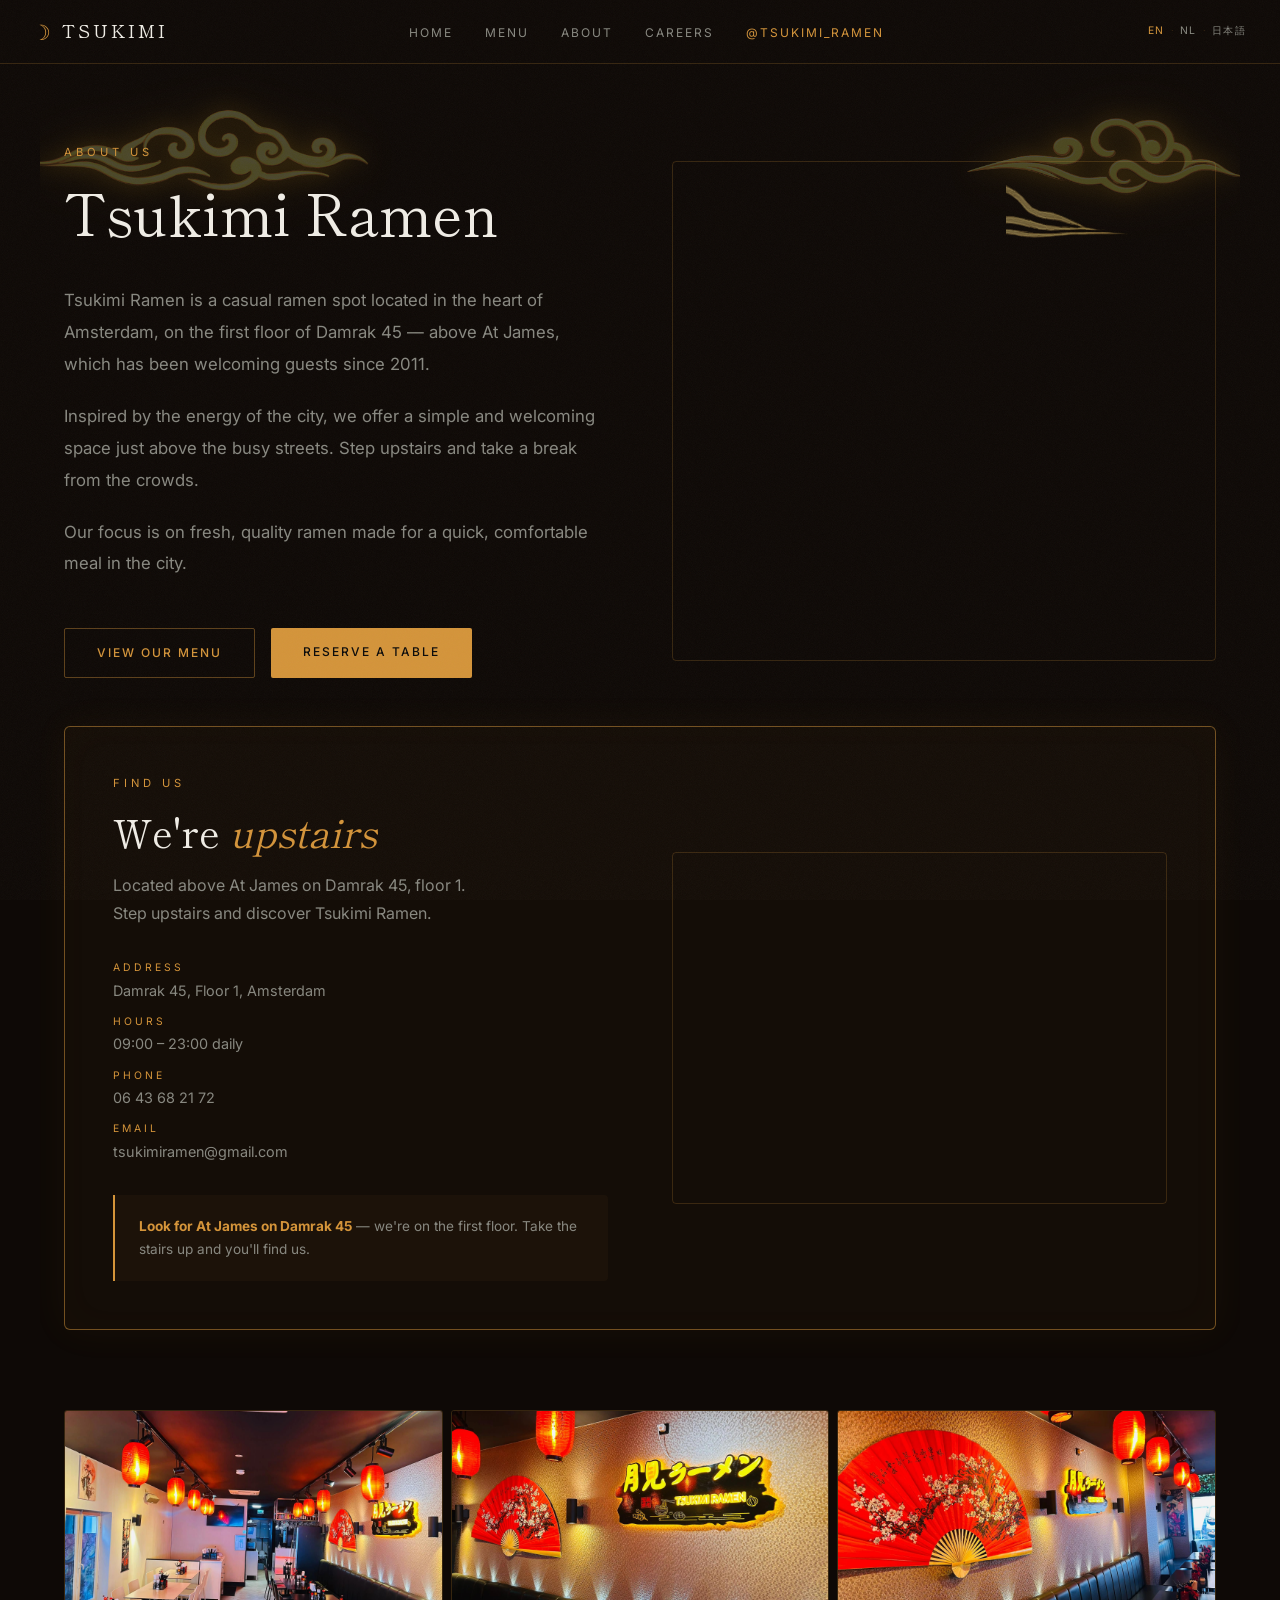
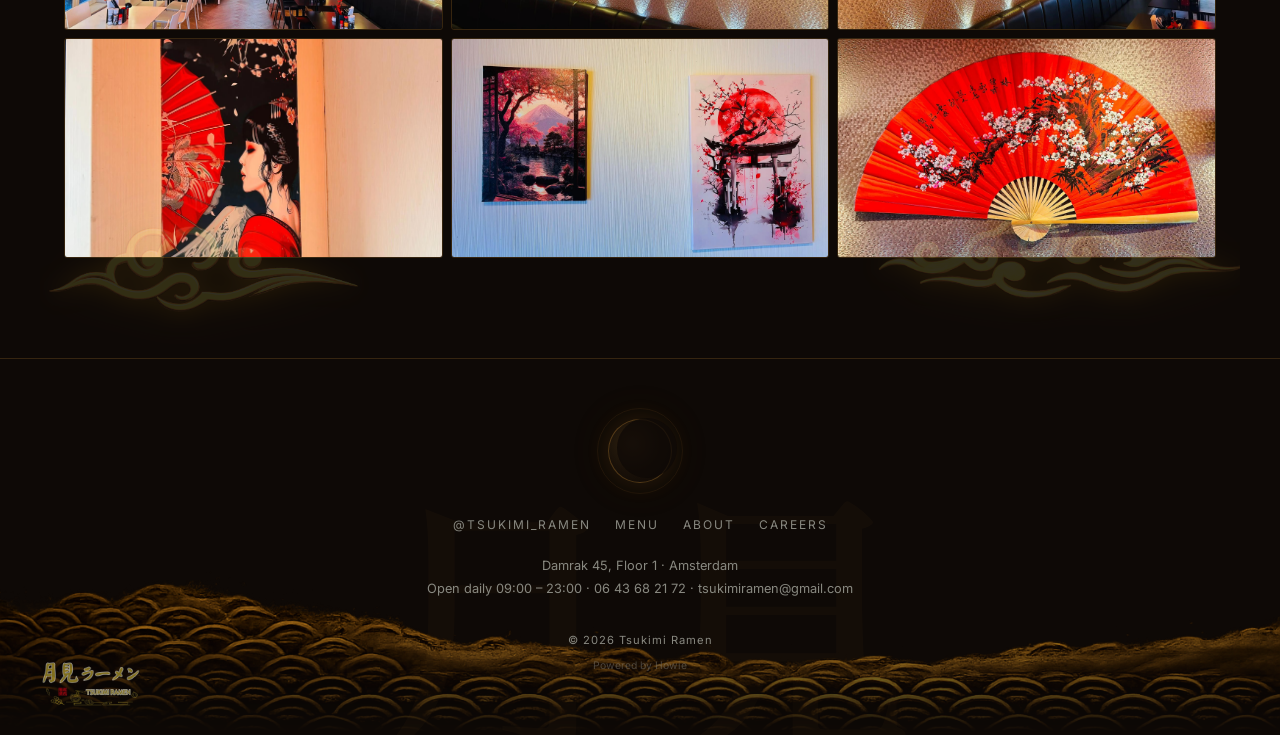
==== commit 1b6ca364: "Mail changes etct" ====
--- a/about.html
+++ b/about.html
@@ -115,7 +115,7 @@
               </div>
               <div class="location-item">
                 <span class="location-key" data-i18n="location.emailKey">Email</span>
-                <a href="mailto:info@tsukimi-ramen.com">info@tsukimi-ramen.com</a>
+                <a href="mailto:tsukimiramen@gmail.com">tsukimiramen@gmail.com</a>
               </div>
             </div>
             <div class="location-note">
@@ -170,7 +170,7 @@
     </div>
     <div class="footer-info">
       Damrak 45, Floor 1 · Amsterdam<br>
-      Open daily 09:00 – 23:00 · <a href="tel:+31643682172">06 43 68 21 72</a> · <a href="mailto:info@tsukimi-ramen.com">info@tsukimi-ramen.com</a>
+      Open daily 09:00 – 23:00 · <a href="tel:+31643682172">06 43 68 21 72</a> · <a href="mailto:tsukimiramen@gmail.com">tsukimiramen@gmail.com</a>
     </div>
     <div class="footer-copy">© 2026 Tsukimi Ramen</div>
     <div class="footer-powered">Powered by <a href="https://nicknamee.github.io" target="_blank" rel="noopener">Howie</a></div>
